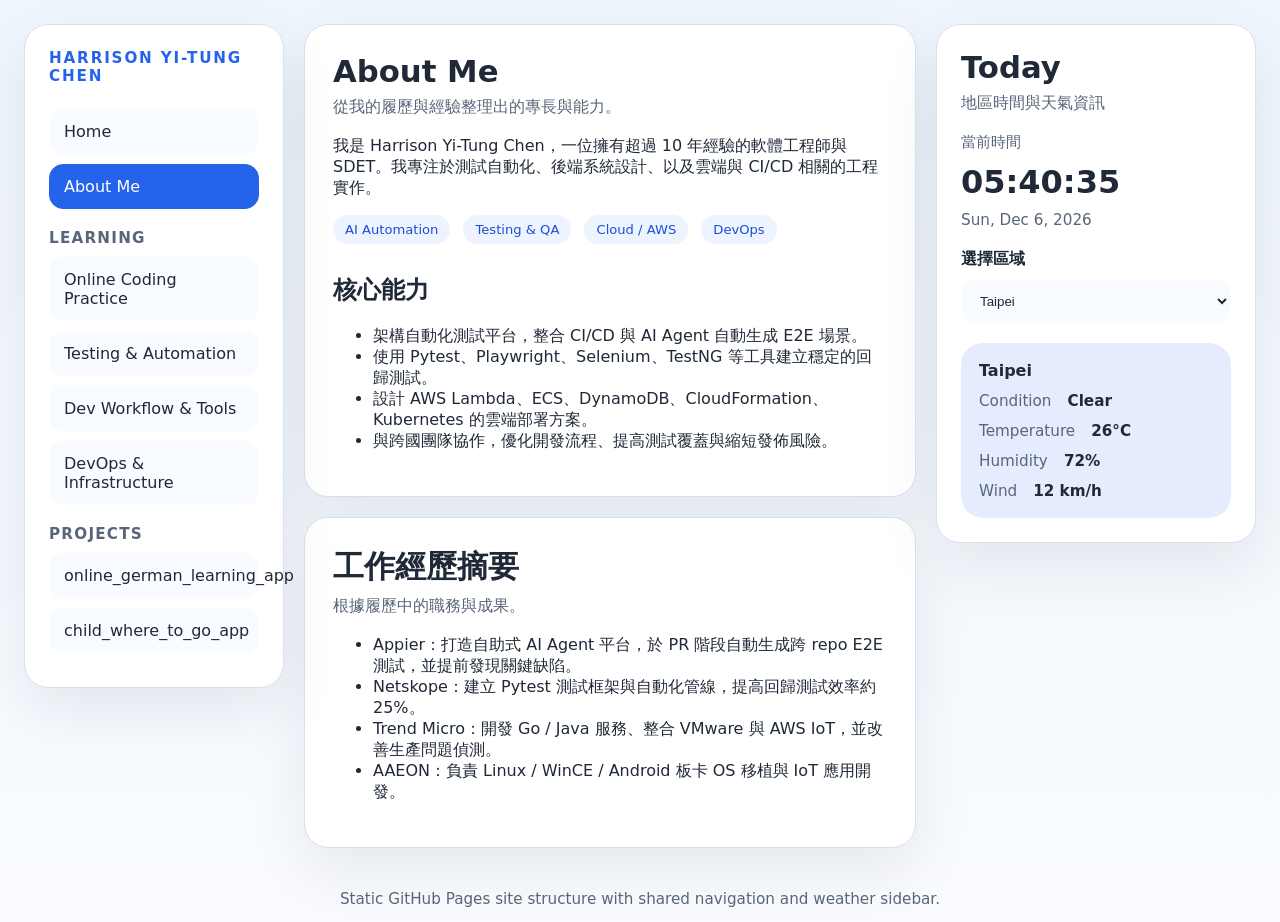
==== about_me.html @ c83c8869 "first draft for my personal page" ====
<!DOCTYPE html>
<html lang="zh-Hant">
<head>
  <meta charset="UTF-8" />
  <meta name="viewport" content="width=device-width, initial-scale=1.0" />
  <title>About Me | Harrison Yi-Tung Chen</title>
  <link rel="stylesheet" href="css/style.css" />
</head>
<body data-page="about">
  <div class="page-grid">
    <aside class="panel sticky">
      <div class="brand">Harrison Yi-Tung Chen</div>
      <nav>
        <ul class="nav-list">
          <li class="nav-item"><a class="nav-link" data-page="home" href="index.html">Home</a></li>
          <li class="nav-item"><a class="nav-link" data-page="about" href="about_me.html">About Me</a></li>
          <li class="nav-item nav-section-title">Learning</li>
          <li class="sub-item"><a class="sub-nav-link" data-page="learning-online" href="learning/online_coding_practice.html">Online Coding Practice</a></li>
          <li class="sub-item"><a class="sub-nav-link" data-page="learning-testing" href="learning/testing_automation.html">Testing & Automation</a></li>
          <li class="sub-item"><a class="sub-nav-link" data-page="learning-workflow" href="learning/dev_workflow_tools.html">Dev Workflow & Tools</a></li>
          <li class="sub-item"><a class="sub-nav-link" data-page="learning-devops" href="learning/devops_infrastructure.html">DevOps & Infrastructure</a></li>
          <li class="nav-item nav-section-title">Projects</li>
          <li class="sub-item"><a class="sub-nav-link" data-page="project-german" href="projects/online_german_learning_app.html">online_german_learning_app</a></li>
          <li class="sub-item"><a class="sub-nav-link" data-page="project-child" href="projects/child_where_to_go_app.html">child_where_to_go_app</a></li>
        </ul>
      </nav>
    </aside>

    <main class="content">
      <section class="content-block">
        <div class="section-title">
          <h1>About Me</h1>
          <p>從我的履歷與經驗整理出的專長與能力。</p>
        </div>
        <p>我是 Harrison Yi-Tung Chen，一位擁有超過 10 年經驗的軟體工程師與 SDET。我專注於測試自動化、後端系統設計、以及雲端與 CI/CD 相關的工程實作。</p>
        <div>
          <span class="badge">AI Automation</span>
          <span class="badge">Testing & QA</span>
          <span class="badge">Cloud / AWS</span>
          <span class="badge">DevOps</span>
        </div>
        <h2>核心能力</h2>
        <ul>
          <li>架構自動化測試平台，整合 CI/CD 與 AI Agent 自動生成 E2E 場景。</li>
          <li>使用 Pytest、Playwright、Selenium、TestNG 等工具建立穩定的回歸測試。</li>
          <li>設計 AWS Lambda、ECS、DynamoDB、CloudFormation、Kubernetes 的雲端部署方案。</li>
          <li>與跨國團隊協作，優化開發流程、提高測試覆蓋與縮短發佈風險。</li>
        </ul>
      </section>

      <section class="content-block">
        <div class="section-title">
          <h2>工作經歷摘要</h2>
          <p>根據履歷中的職務與成果。</p>
        </div>
        <ul>
          <li>Appier：打造自助式 AI Agent 平台，於 PR 階段自動生成跨 repo E2E 測試，並提前發現關鍵缺陷。</li>
          <li>Netskope：建立 Pytest 測試框架與自動化管線，提高回歸測試效率約 25%。</li>
          <li>Trend Micro：開發 Go / Java 服務、整合 VMware 與 AWS IoT，並改善生產問題偵測。</li>
          <li>AAEON：負責 Linux / WinCE / Android 板卡 OS 移植與 IoT 應用開發。</li>
        </ul>
      </section>
    </main>

    <aside class="panel sticky">
      <div class="section-title">
        <h2>Today</h2>
        <p>地區時間與天氣資訊</p>
      </div>
      <div class="time-box">
        <div class="time-label">當前時間</div>
        <div class="time-value" id="localTime">--:--:--</div>
        <div class="time-label" id="localDate">載入中...</div>
      </div>
      <div style="margin-top: 20px;">
        <label for="regionSelect" style="display:block; margin-bottom: 10px; font-weight: 600; color: var(--text);">選擇區域</label>
        <select class="region-select" id="regionSelect">
          <option value="Taipei">Taipei</option>
          <option value="Tokyo">Tokyo</option>
          <option value="Berlin">Berlin</option>
          <option value="NewYork">New York</option>
        </select>
      </div>
      <div class="weather-card">
        <strong id="weatherRegion">Taipei</strong>
        <div class="weather-row"><span>Condition</span><span class="value" id="weatherCondition">Clear</span></div>
        <div class="weather-row"><span>Temperature</span><span class="value" id="weatherTemp">26°C</span></div>
        <div class="weather-row"><span>Humidity</span><span class="value" id="weatherHumidity">72%</span></div>
        <div class="weather-row"><span>Wind</span><span class="value" id="weatherWind">12 km/h</span></div>
      </div>
    </aside>
  </div>
  <footer>Static GitHub Pages site structure with shared navigation and weather sidebar.</footer>
  <script src="js/main.js"></script>
</body>
</html>
---- css/style.css ----
:root {
  --bg: #eef5fc;
  --panel: #ffffff;
  --text: #1f2937;
  --muted: #59657a;
  --accent: #2563eb;
  --accent-soft: rgba(37, 99, 235, 0.12);
  --border: #d7e0ed;
  --shadow: 0 24px 60px rgba(15, 23, 42, 0.08);
}
* {
  box-sizing: border-box;
}
body {
  margin: 0;
  min-height: 100vh;
  font-family: Inter, system-ui, -apple-system, BlinkMacSystemFont, "Segoe UI", sans-serif;
  background: linear-gradient(180deg, #eef5fc 0%, #f9fbff 100%);
  color: var(--text);
}
a {
  color: inherit;
  text-decoration: none;
}
.page-grid {
  display: grid;
  grid-template-columns: 260px minmax(0, 1fr) 320px;
  gap: 20px;
  max-width: 1440px;
  margin: 0 auto;
  padding: 24px;
}
.panel {
  background: var(--panel);
  border: 1px solid var(--border);
  border-radius: 24px;
  box-shadow: var(--shadow);
  padding: 24px;
}
.panel.sticky {
  position: sticky;
  top: 24px;
  align-self: start;
}
.brand {
  margin: 0 0 24px;
  font-size: 0.95rem;
  font-weight: 700;
  letter-spacing: 0.12em;
  text-transform: uppercase;
  color: var(--accent);
}
.nav-list,
.sub-list {
  list-style: none;
  margin: 0;
  padding: 0;
}
.nav-item,
.sub-item {
  margin-bottom: 10px;
}
.nav-link,
.sub-nav-link,
.region-select {
  width: 100%;
  display: block;
  border-radius: 14px;
  border: 1px solid transparent;
  background: #f8fbff;
  color: var(--text);
  padding: 12px 14px;
  text-align: left;
  cursor: pointer;
  transition: background 0.2s ease, border-color 0.2s ease;
}
.nav-link:hover,
.sub-nav-link:hover,
.region-select:hover {
  background: #eef4ff;
}
.nav-link.active,
.sub-nav-link.active {
  background: var(--accent);
  color: white;
  border-color: var(--accent);
}
.sub-list {
  margin-top: 6px;
  padding-left: 14px;
}
.nav-section-title {
  margin: 20px 0 10px;
  font-size: 0.95rem;
  font-weight: 700;
  color: var(--muted);
  text-transform: uppercase;
  letter-spacing: 0.08em;
}
.content {
  display: grid;
  gap: 20px;
}
.content-block {
  background: var(--panel);
  border: 1px solid var(--border);
  border-radius: 24px;
  padding: 28px;
  box-shadow: var(--shadow);
  min-height: 280px;
}
.section-title {
  margin: 0 0 18px;
}
.section-title h1,
.section-title h2 {
  margin: 0;
  font-size: clamp(1.6rem, 2.4vw, 2.4rem);
}
.section-title p {
  margin: 8px 0 0;
  color: var(--muted);
  max-width: 720px;
}
.card-grid {
  display: grid;
  gap: 18px;
  grid-template-columns: repeat(auto-fit, minmax(220px, 1fr));
}
.card-link {
  display: block;
  background: #f8fbff;
  border: 1px solid var(--border);
  border-radius: 20px;
  padding: 18px 20px;
  transition: transform 0.2s ease, border-color 0.2s ease;
}
.card-link:hover {
  transform: translateY(-2px);
  border-color: #cbd5e1;
}
.card-link h3 {
  margin: 0 0 10px;
  font-size: 1.05rem;
}
.card-link p {
  margin: 0;
  color: var(--muted);
}
.badge {
  display: inline-flex;
  align-items: center;
  justify-content: center;
  background: #eef4ff;
  color: #1d4ed8;
  border-radius: 999px;
  padding: 7px 12px;
  font-size: 0.82rem;
  margin-right: 8px;
  margin-bottom: 10px;
}
.time-box {
  display: grid;
  gap: 10px;
}
.time-label {
  color: var(--muted);
  font-size: 0.95rem;
}
.time-value {
  margin: 0;
  font-size: 2rem;
  font-weight: 700;
}
.weather-card {
  background: var(--accent-soft);
  border-radius: 22px;
  padding: 18px;
  margin-top: 20px;
}
.weather-card strong {
  display: block;
  margin-bottom: 10px;
  font-size: 1rem;
}
.weather-row {
  display: grid;
  grid-template-columns: auto 1fr;
  gap: 6px 16px;
  margin-top: 12px;
}
.weather-row span {
  color: var(--muted);
  font-size: 0.95rem;
}
.weather-row .value {
  color: var(--text);
  font-weight: 600;
}
footer {
  grid-column: 1 / -1;
  text-align: center;
  padding: 18px 24px 14px;
  color: var(--muted);
  font-size: 0.95rem;
}
@media (max-width: 1120px) {
  .page-grid {
    grid-template-columns: 1fr;
  }
  .panel.sticky {
    position: static;
    top: auto;
  }
}
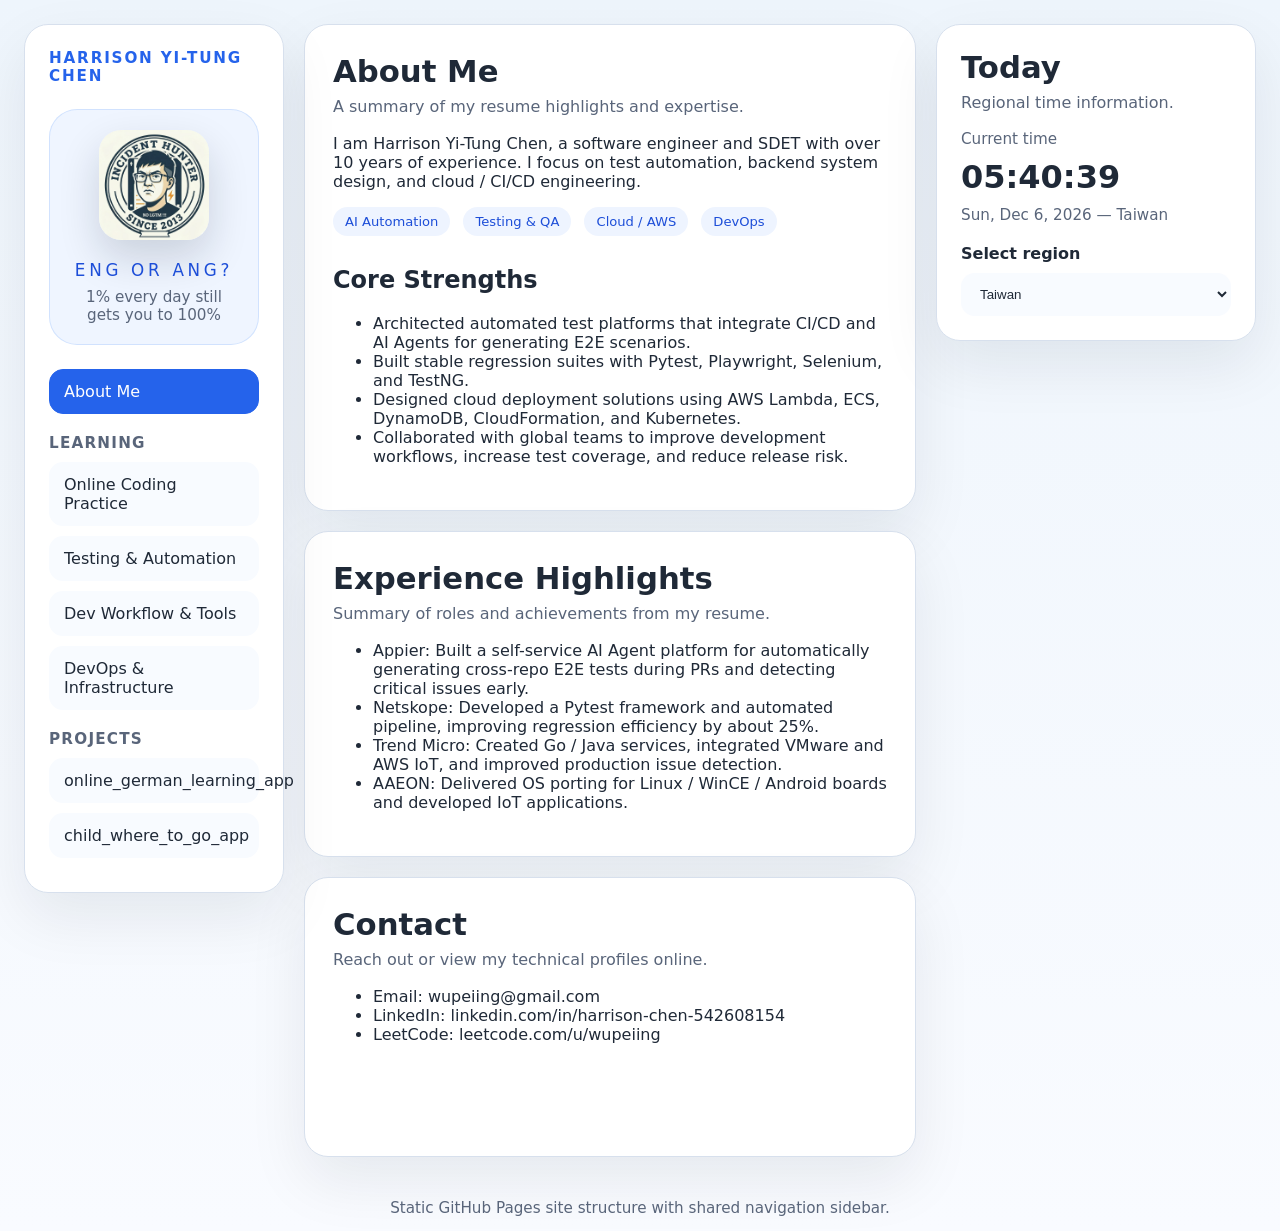
==== commit ea02ac52: "update profiles" ====
--- a/about_me.html
+++ b/about_me.html
@@ -1,5 +1,5 @@
 <!DOCTYPE html>
-<html lang="zh-Hant">
+<html lang="en">
 <head>
   <meta charset="UTF-8" />
   <meta name="viewport" content="width=device-width, initial-scale=1.0" />
@@ -10,10 +10,14 @@
   <div class="page-grid">
     <aside class="panel sticky">
       <div class="brand">Harrison Yi-Tung Chen</div>
+      <div class="profile-frame">
+        <img class="profile-image" src="images/profile_pic.jpeg" alt="Profile Photo">
+        <div class="frame-title">eng or ang?</div>
+        <div class="frame-subtitle">1% every day still gets you to 100%</div>
+      </div>
       <nav>
         <ul class="nav-list">
-          <li class="nav-item"><a class="nav-link" data-page="home" href="index.html">Home</a></li>
-          <li class="nav-item"><a class="nav-link" data-page="about" href="about_me.html">About Me</a></li>
+          <li class="nav-item"><a class="nav-link" data-page="about" href="index.html">About Me</a></li>
           <li class="nav-item nav-section-title">Learning</li>
           <li class="sub-item"><a class="sub-nav-link" data-page="learning-online" href="learning/online_coding_practice.html">Online Coding Practice</a></li>
           <li class="sub-item"><a class="sub-nav-link" data-page="learning-testing" href="learning/testing_automation.html">Testing & Automation</a></li>
@@ -30,34 +34,46 @@
       <section class="content-block">
         <div class="section-title">
           <h1>About Me</h1>
-          <p>從我的履歷與經驗整理出的專長與能力。</p>
+          <p>A summary of my resume highlights and expertise.</p>
         </div>
-        <p>我是 Harrison Yi-Tung Chen，一位擁有超過 10 年經驗的軟體工程師與 SDET。我專注於測試自動化、後端系統設計、以及雲端與 CI/CD 相關的工程實作。</p>
+        <p>I am Harrison Yi-Tung Chen, a software engineer and SDET with over 10 years of experience. I focus on test automation, backend system design, and cloud / CI/CD engineering.</p>
         <div>
           <span class="badge">AI Automation</span>
           <span class="badge">Testing & QA</span>
           <span class="badge">Cloud / AWS</span>
           <span class="badge">DevOps</span>
         </div>
-        <h2>核心能力</h2>
+        <h2>Core Strengths</h2>
         <ul>
-          <li>架構自動化測試平台，整合 CI/CD 與 AI Agent 自動生成 E2E 場景。</li>
-          <li>使用 Pytest、Playwright、Selenium、TestNG 等工具建立穩定的回歸測試。</li>
-          <li>設計 AWS Lambda、ECS、DynamoDB、CloudFormation、Kubernetes 的雲端部署方案。</li>
-          <li>與跨國團隊協作，優化開發流程、提高測試覆蓋與縮短發佈風險。</li>
+          <li>Architected automated test platforms that integrate CI/CD and AI Agents for generating E2E scenarios.</li>
+          <li>Built stable regression suites with Pytest, Playwright, Selenium, and TestNG.</li>
+          <li>Designed cloud deployment solutions using AWS Lambda, ECS, DynamoDB, CloudFormation, and Kubernetes.</li>
+          <li>Collaborated with global teams to improve development workflows, increase test coverage, and reduce release risk.</li>
         </ul>
       </section>
 
       <section class="content-block">
         <div class="section-title">
-          <h2>工作經歷摘要</h2>
-          <p>根據履歷中的職務與成果。</p>
+          <h2>Experience Highlights</h2>
+          <p>Summary of roles and achievements from my resume.</p>
         </div>
         <ul>
-          <li>Appier：打造自助式 AI Agent 平台，於 PR 階段自動生成跨 repo E2E 測試，並提前發現關鍵缺陷。</li>
-          <li>Netskope：建立 Pytest 測試框架與自動化管線，提高回歸測試效率約 25%。</li>
-          <li>Trend Micro：開發 Go / Java 服務、整合 VMware 與 AWS IoT，並改善生產問題偵測。</li>
-          <li>AAEON：負責 Linux / WinCE / Android 板卡 OS 移植與 IoT 應用開發。</li>
+          <li>Appier: Built a self-service AI Agent platform for automatically generating cross-repo E2E tests during PRs and detecting critical issues early.</li>
+          <li>Netskope: Developed a Pytest framework and automated pipeline, improving regression efficiency by about 25%.</li>
+          <li>Trend Micro: Created Go / Java services, integrated VMware and AWS IoT, and improved production issue detection.</li>
+          <li>AAEON: Delivered OS porting for Linux / WinCE / Android boards and developed IoT applications.</li>
+        </ul>
+      </section>
+
+      <section class="content-block">
+        <div class="section-title">
+          <h2>Contact</h2>
+          <p>Reach out or view my technical profiles online.</p>
+        </div>
+        <ul>
+          <li>Email: <a href="mailto:wupeiing@gmail.com">wupeiing@gmail.com</a></li>
+          <li>LinkedIn: <a href="https://www.linkedin.com/in/harrison-chen-542608154/" target="_blank" rel="noreferrer">linkedin.com/in/harrison-chen-542608154</a></li>
+          <li>LeetCode: <a href="https://leetcode.com/u/wupeiing/" target="_blank" rel="noreferrer">leetcode.com/u/wupeiing</a></li>
         </ul>
       </section>
     </main>
@@ -65,32 +81,104 @@
     <aside class="panel sticky">
       <div class="section-title">
         <h2>Today</h2>
-        <p>地區時間與天氣資訊</p>
+        <p>Regional time information.</p>
       </div>
       <div class="time-box">
-        <div class="time-label">當前時間</div>
+        <div class="time-label">Current time</div>
         <div class="time-value" id="localTime">--:--:--</div>
-        <div class="time-label" id="localDate">載入中...</div>
+        <div class="time-label" id="localDate">Loading...</div>
       </div>
       <div style="margin-top: 20px;">
-        <label for="regionSelect" style="display:block; margin-bottom: 10px; font-weight: 600; color: var(--text);">選擇區域</label>
+        <label for="regionSelect" style="display:block; margin-bottom: 10px; font-weight: 600; color: var(--text);">Select region</label>
         <select class="region-select" id="regionSelect">
-          <option value="Taipei">Taipei</option>
-          <option value="Tokyo">Tokyo</option>
-          <option value="Berlin">Berlin</option>
-          <option value="NewYork">New York</option>
+          <optgroup label="Asia">
+            <option value="Asia/Taipei">Taiwan</option>
+            <option value="Asia/Tokyo">Japan</option>
+            <option value="Asia/Seoul">South Korea</option>
+            <option value="Asia/Shanghai">China</option>
+            <option value="Asia/Kolkata">India</option>
+            <option value="Asia/Singapore">Singapore</option>
+            <option value="Asia/Bangkok">Thailand</option>
+            <option value="Asia/Kuala_Lumpur">Malaysia</option>
+            <option value="Asia/Jakarta">Indonesia</option>
+            <option value="Asia/Ho_Chi_Minh">Vietnam</option>
+            <option value="Asia/Manila">Philippines</option>
+            <option value="Asia/Dubai">United Arab Emirates</option>
+          </optgroup>
+          <optgroup label="Europe">
+            <option value="Europe/London">United Kingdom</option>
+            <option value="Europe/Berlin">Germany</option>
+            <option value="Europe/Paris">France</option>
+            <option value="Europe/Madrid">Spain</option>
+            <option value="Europe/Rome">Italy</option>
+            <option value="Europe/Amsterdam">Netherlands</option>
+            <option value="Europe/Zurich">Switzerland</option>
+            <option value="Europe/Stockholm">Sweden</option>
+            <option value="Europe/Warsaw">Poland</option>
+            <option value="Europe/Moscow">Russia</option>
+            <option value="Europe/Prague">Czech Republic</option>
+            <option value="Europe/Athens">Greece</option>
+          </optgroup>
+          <optgroup label="Africa">
+            <option value="Africa/Johannesburg">South Africa</option>
+            <option value="Africa/Cairo">Egypt</option>
+            <option value="Africa/Lagos">Nigeria</option>
+            <option value="Africa/Nairobi">Kenya</option>
+            <option value="Africa/Casablanca">Morocco</option>
+            <option value="Africa/Accra">Ghana</option>
+            <option value="Africa/Dar_es_Salaam">Tanzania</option>
+            <option value="Africa/Addis_Ababa">Ethiopia</option>
+            <option value="Africa/Kampala">Uganda</option>
+            <option value="Africa/Algiers">Algeria</option>
+            <option value="Africa/Tunis">Tunisia</option>
+            <option value="Africa/Dakar">Senegal</option>
+          </optgroup>
+          <optgroup label="North America">
+            <option value="America/New_York">United States</option>
+            <option value="America/Toronto">Canada</option>
+            <option value="America/Mexico_City">Mexico</option>
+            <option value="America/Havana">Cuba</option>
+            <option value="America/Jamaica">Jamaica</option>
+            <option value="America/Belize">Belize</option>
+            <option value="America/Panama">Panama</option>
+            <option value="America/Guatemala">Guatemala</option>
+            <option value="America/El_Salvador">El Salvador</option>
+            <option value="America/Tegucigalpa">Honduras</option>
+            <option value="America/Santo_Domingo">Dominican Republic</option>
+            <option value="America/Los_Angeles">United States (West Coast)</option>
+          </optgroup>
+          <optgroup label="South America">
+            <option value="America/Sao_Paulo">Brazil</option>
+            <option value="America/Argentina/Buenos_Aires">Argentina</option>
+            <option value="America/Santiago">Chile</option>
+            <option value="America/Lima">Peru</option>
+            <option value="America/Bogota">Colombia</option>
+            <option value="America/Montevideo">Uruguay</option>
+            <option value="America/Guayaquil">Ecuador</option>
+            <option value="America/La_Paz">Bolivia</option>
+            <option value="America/Asuncion">Paraguay</option>
+            <option value="America/Caracas">Venezuela</option>
+            <option value="America/Guyana">Guyana</option>
+            <option value="America/Paramaribo">Suriname</option>
+          </optgroup>
+          <optgroup label="Oceania">
+            <option value="Australia/Sydney">Australia</option>
+            <option value="Pacific/Auckland">New Zealand</option>
+            <option value="Pacific/Fiji">Fiji</option>
+            <option value="Pacific/Port_Moresby">Papua New Guinea</option>
+            <option value="Pacific/Apia">Samoa</option>
+            <option value="Pacific/Tongatapu">Tonga</option>
+            <option value="Pacific/Efate">Vanuatu</option>
+            <option value="Pacific/Guadalcanal">Solomon Islands</option>
+            <option value="Pacific/Noumea">New Caledonia</option>
+            <option value="Pacific/Pohnpei">Micronesia</option>
+            <option value="Pacific/Kiritimati">Kiribati</option>
+          </optgroup>
         </select>
-      </div>
-      <div class="weather-card">
-        <strong id="weatherRegion">Taipei</strong>
-        <div class="weather-row"><span>Condition</span><span class="value" id="weatherCondition">Clear</span></div>
-        <div class="weather-row"><span>Temperature</span><span class="value" id="weatherTemp">26°C</span></div>
-        <div class="weather-row"><span>Humidity</span><span class="value" id="weatherHumidity">72%</span></div>
-        <div class="weather-row"><span>Wind</span><span class="value" id="weatherWind">12 km/h</span></div>
       </div>
     </aside>
   </div>
-  <footer>Static GitHub Pages site structure with shared navigation and weather sidebar.</footer>
+  <footer>Static GitHub Pages site structure with shared navigation sidebar.</footer>
   <script src="js/main.js"></script>
 </body>
 </html>
--- a/css/style.css
+++ b/css/style.css
@@ -50,9 +50,39 @@
   text-transform: uppercase;
   color: var(--accent);
 }
+.profile-frame {
+  margin-bottom: 24px;
+  padding: 20px;
+  border-radius: 28px;
+  background: rgba(59, 130, 246, 0.08);
+  border: 1px solid rgba(59, 130, 246, 0.16);
+  text-align: center;
+}
+.profile-image {
+  width: 110px;
+  height: 110px;
+  margin: 0 auto 16px;
+  border-radius: 22px;
+  object-fit: cover;
+  box-shadow: 0 18px 40px rgba(15, 23, 42, 0.16);
+}
+.frame-title {
+  margin: 0 0 8px;
+  font-size: 1.05rem;
+  letter-spacing: 0.22em;
+  text-transform: uppercase;
+  color: #1d4ed8;
+}
+.frame-subtitle {
+  margin: 0;
+  color: var(--muted);
+  font-size: 0.95rem;
+}
 .nav-list,
 .sub-list {
   list-style: none;
+  margin: 0;
+  padding: 0;
   margin: 0;
   padding: 0;
 }
@@ -172,31 +202,6 @@
   font-size: 2rem;
   font-weight: 700;
 }
-.weather-card {
-  background: var(--accent-soft);
-  border-radius: 22px;
-  padding: 18px;
-  margin-top: 20px;
-}
-.weather-card strong {
-  display: block;
-  margin-bottom: 10px;
-  font-size: 1rem;
-}
-.weather-row {
-  display: grid;
-  grid-template-columns: auto 1fr;
-  gap: 6px 16px;
-  margin-top: 12px;
-}
-.weather-row span {
-  color: var(--muted);
-  font-size: 0.95rem;
-}
-.weather-row .value {
-  color: var(--text);
-  font-weight: 600;
-}
 footer {
   grid-column: 1 / -1;
   text-align: center;
